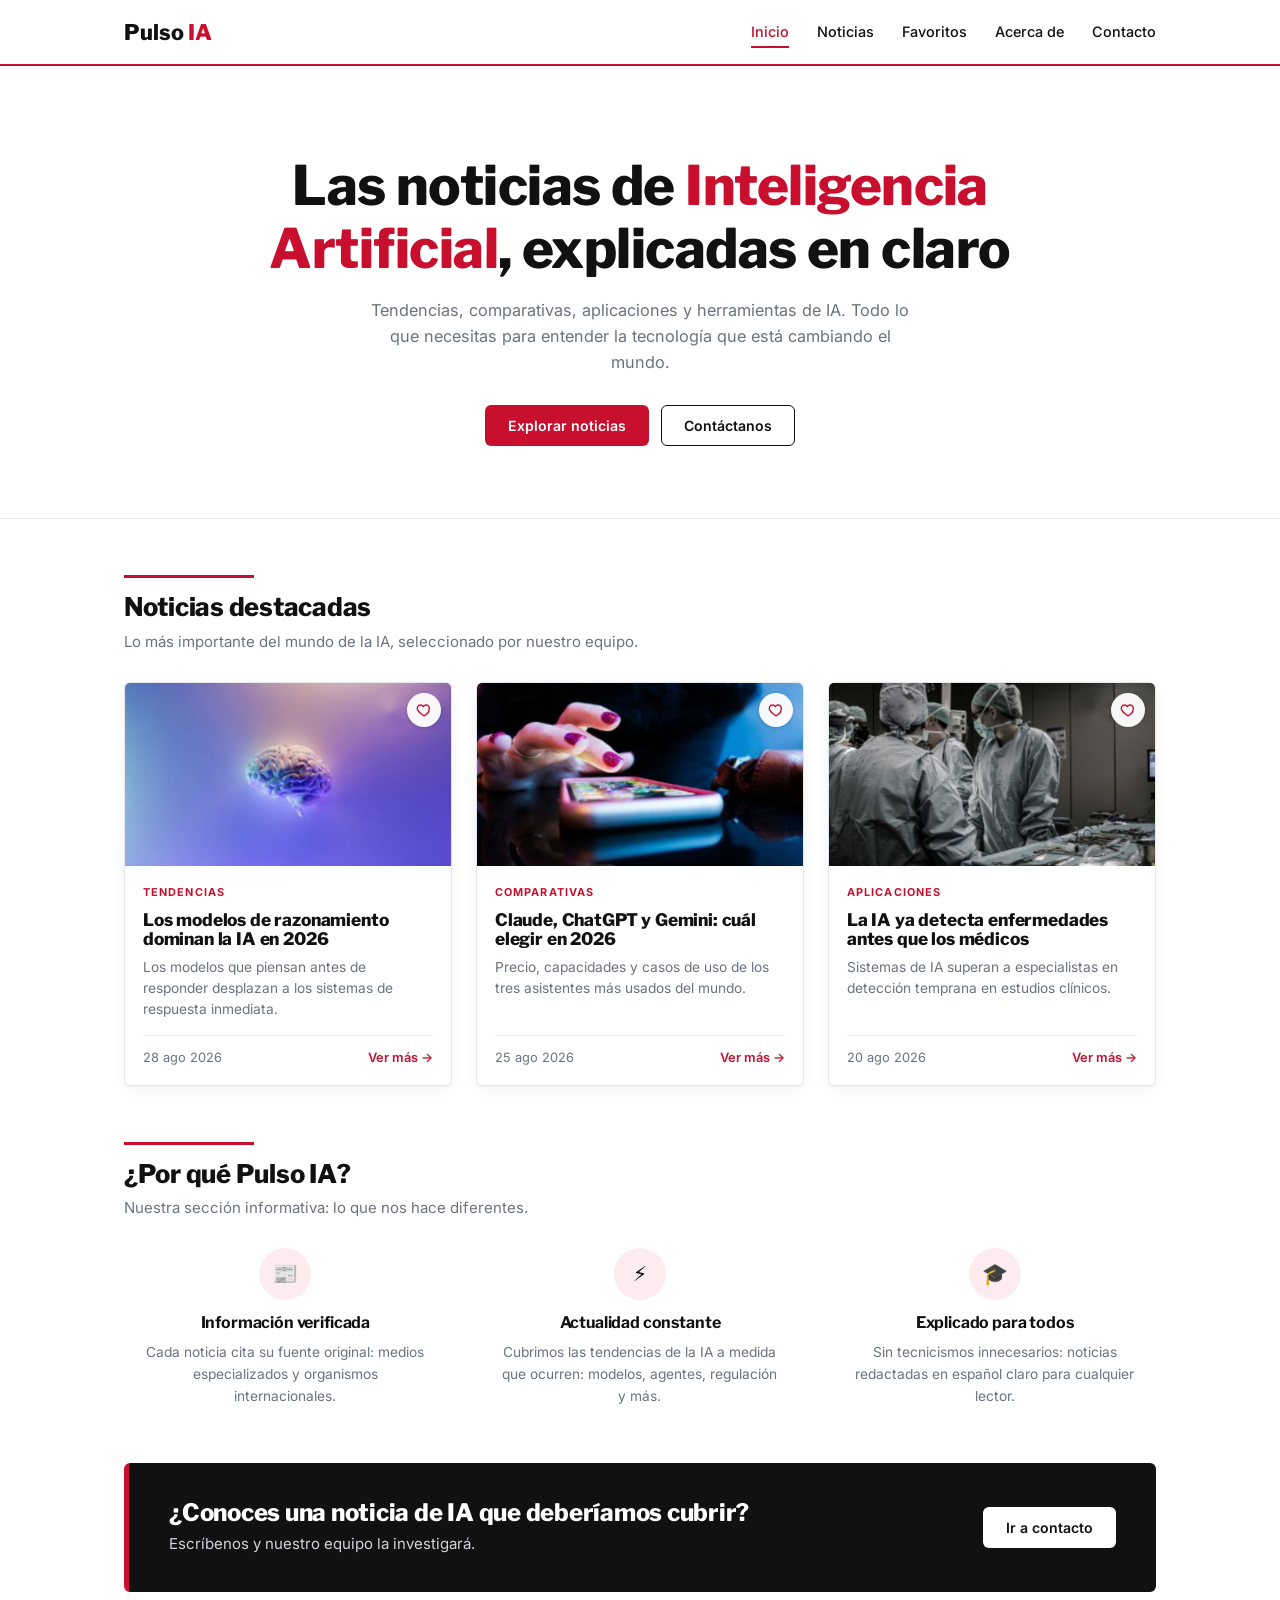
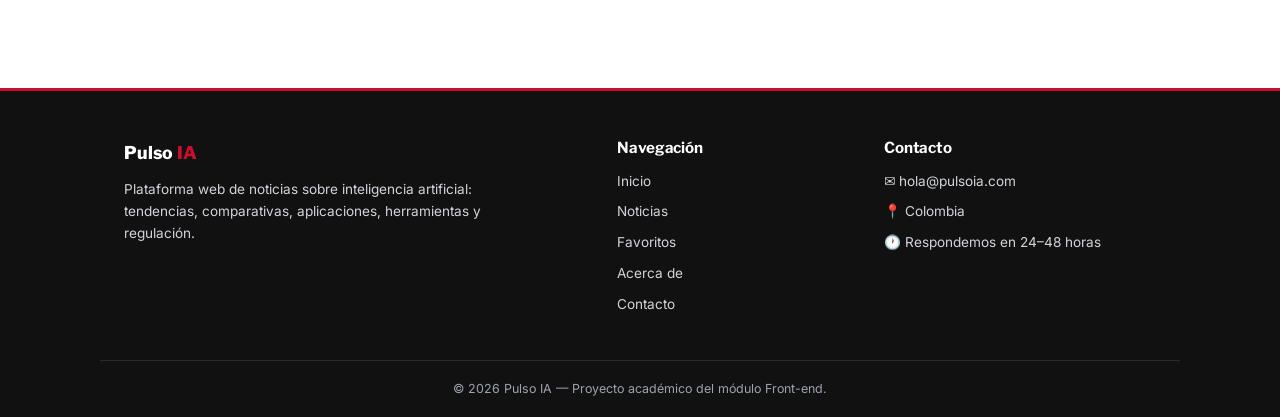
==== index.html @ 6ad1a214 "initial commit" ====
<!DOCTYPE html>
<html lang="es">
<head>
  <meta charset="UTF-8">
  <meta name="viewport" content="width=device-width, initial-scale=1.0">
  <meta name="description" content="Pulso IA: noticias de inteligencia artificial explicadas en claro.">
  <title>Pulso IA — Noticias de Inteligencia Artificial</title>
  <!-- Tipografías de Google Fonts (si no hay internet, se usan las de respaldo del CSS) -->
  <link rel="preconnect" href="https://fonts.googleapis.com">
  <link rel="preconnect" href="https://fonts.gstatic.com" crossorigin>
  <link href="https://fonts.googleapis.com/css2?family=Inter:wght@400;500;600&family=Libre+Franklin:wght@700;800&display=swap" rel="stylesheet">
  <link rel="stylesheet" href="css/estilos.css">
</head>
<!-- data-pagina le dice a componentes.js qué enlace del menú marcar como activo -->
<body data-pagina="inicio">

  <header id="encabezado" class="encabezado"></header>

  <main>
    <!-- (b) Sección de bienvenida (hero) -->
    <section class="hero">
      <div class="contenedor">
        <h1>Las noticias de <em>Inteligencia Artificial</em>, explicadas en claro</h1>
        <p>Tendencias, comparativas, aplicaciones y herramientas de IA. Todo lo que necesitas
           para entender la tecnología que está cambiando el mundo.</p>
        <div class="hero__botones">
          <a href="noticias.html" class="btn btn--primario">Explorar noticias</a>
          <a href="contacto.html" class="btn btn--secundario">Contáctanos</a>
        </div>
      </div>
    </section>

    <!-- (c) Noticias destacadas: las tarjetas las crea js/inicio.js -->
    <section class="seccion">
      <div class="contenedor">
        <div class="titulo-seccion">
          <h2>Noticias destacadas</h2>
          <p>Lo más importante del mundo de la IA, seleccionado por nuestro equipo.</p>
        </div>
        <div class="cuadricula" id="destacadas" aria-live="polite"></div>
      </div>
    </section>

    <!-- (d) Sección informativa -->
    <section class="seccion" style="padding-top:0">
      <div class="contenedor">
        <div class="titulo-seccion">
          <h2>¿Por qué Pulso IA?</h2>
          <p>Nuestra sección informativa: lo que nos hace diferentes.</p>
        </div>
        <div class="valores">
          <article class="valor">
            <div class="valor__icono" aria-hidden="true">📰</div>
            <h3>Información verificada</h3>
            <p>Cada noticia cita su fuente original: medios especializados y organismos internacionales.</p>
          </article>
          <article class="valor">
            <div class="valor__icono" aria-hidden="true">⚡</div>
            <h3>Actualidad constante</h3>
            <p>Cubrimos las tendencias de la IA a medida que ocurren: modelos, agentes, regulación y más.</p>
          </article>
          <article class="valor">
            <div class="valor__icono" aria-hidden="true">🎓</div>
            <h3>Explicado para todos</h3>
            <p>Sin tecnicismos innecesarios: noticias redactadas en español claro para cualquier lector.</p>
          </article>
        </div>
      </div>
    </section>

    <!-- (e) Banner de llamado a la acción -->
    <section class="seccion" style="padding-top:0">
      <div class="contenedor">
        <div class="cta">
          <div>
            <h2>¿Conoces una noticia de IA que deberíamos cubrir?</h2>
            <p>Escríbenos y nuestro equipo la investigará.</p>
          </div>
          <a href="contacto.html?asunto=Propuesta%20de%20noticia" class="btn btn--claro">Ir a contacto</a>
        </div>
      </div>
    </section>
  </main>

  <footer id="pie" class="pie"></footer>

  <!-- El orden importa: primero los datos, luego los componentes y al final la página -->
  <script src="js/noticias-semilla.js"></script>
  <script src="js/datos.js"></script>
  <script src="js/componentes.js"></script>
  <script src="js/inicio.js"></script>
</body>
</html>
---- css/estilos.css ----
/* ==================================================================
   Pulso IA — Hoja de estilos principal
   ------------------------------------------------------------------
   Índice:
   1. Variables (identidad visual de la Entrega 1)
   2. Base y tipografía
   3. Utilidades de layout
   4. Header y navegación
   5. Botones, chips y formularios
   6. Tarjeta de noticia
   7. Secciones de cada página
   8. Footer
   9. Modal, aviso y estados
   10. Responsive
   ================================================================== */

/* 1. VARIABLES ----------------------------------------------------- */
/* Las variables CSS (custom properties) permiten cambiar la paleta
   en un solo lugar. Valores tomados del punto 4.2 de la Entrega 1. */
:root {
  --blanco: #FFFFFF;
  --tinta: #111111;          /* titulares */
  --gris: #6B7280;           /* textos secundarios */
  --linea: #E5E7EB;          /* divisores */
  --rojo: #C8102E;           /* color de marca */
  --rojo-oscuro: #A00D25;
  --rojo-suave: #FDECEF;
  --fondo-suave: #F7F7F8;
  --verde: #15803D;
  --verde-suave: #EAF7EE;

  --fuente-titulos: 'Libre Franklin', 'Arial Narrow', Arial, sans-serif;
  --fuente-texto: 'Inter', system-ui, -apple-system, 'Segoe UI', sans-serif;

  --radio: 6px;
  --ancho-max: 1080px;
  --sombra: 0 1px 2px rgba(17, 17, 17, .04), 0 4px 14px rgba(17, 17, 17, .05);
}

/* 2. BASE ---------------------------------------------------------- */
*, *::before, *::after { box-sizing: border-box; }

body {
  margin: 0;
  font-family: var(--fuente-texto);
  font-size: 15px;
  line-height: 1.6;
  color: var(--tinta);
  background: var(--blanco);
  display: flex;               /* footer siempre abajo */
  flex-direction: column;
  min-height: 100vh;
}

main { flex: 1; }

h1, h2, h3 {
  font-family: var(--fuente-titulos);
  line-height: 1.15;
  margin: 0 0 .5rem;
  letter-spacing: -.01em;
}

img { max-width: 100%; display: block; }
a { color: inherit; }
p { margin: 0 0 1rem; }

:focus-visible { outline: 2px solid var(--rojo); outline-offset: 2px; }

/* 3. LAYOUT -------------------------------------------------------- */
.contenedor {
  width: 100%;
  max-width: var(--ancho-max);
  margin: 0 auto;
  padding: 0 24px;
}

.contenedor--angosto { max-width: 720px; }

.seccion { padding: 56px 0; }

/* Título de sección con la línea roja superior (sello editorial) */
.titulo-seccion { margin-bottom: 28px; }
.titulo-seccion::before {
  content: '';
  display: block;
  width: 130px;
  height: 3px;
  background: var(--rojo);
  margin-bottom: 14px;
}
.titulo-seccion h1 { font-size: 2.4rem; font-weight: 800; }
.titulo-seccion h2 { font-size: 1.6rem; font-weight: 800; }
.titulo-seccion p { color: var(--gris); margin: 0; }

.cuadricula {
  display: grid;
  grid-template-columns: repeat(auto-fill, minmax(280px, 1fr));
  gap: 24px;
}

.oculto-visual {   /* visible solo para lectores de pantalla */
  position: absolute; width: 1px; height: 1px; overflow: hidden;
  clip: rect(0 0 0 0); white-space: nowrap;
}

/* 4. HEADER -------------------------------------------------------- */
.encabezado {
  position: sticky;
  top: 0;
  z-index: 50;
  background: var(--blanco);
  border-bottom: 2px solid var(--rojo);
}

.encabezado__interno {
  display: flex;
  align-items: center;
  justify-content: space-between;
  height: 64px;
}

.logo {
  font-family: var(--fuente-titulos);
  font-weight: 800;
  font-size: 1.35rem;
  text-decoration: none;
  color: var(--tinta);
}
.logo span { color: var(--rojo); }

.nav {
  display: flex;
  gap: 28px;
  list-style: none;
  margin: 0;
  padding: 0;
}

.nav a {
  font-size: .9rem;
  font-weight: 500;
  text-decoration: none;
  padding: 6px 0;
  border-bottom: 2px solid transparent;
  transition: color .2s, border-color .2s;
}
.nav a:hover { color: var(--rojo); }
.nav a.activo { color: var(--rojo); border-bottom-color: var(--rojo); }

.menu-toggle {
  display: none;
  background: none;
  border: 0;
  cursor: pointer;
  color: var(--tinta);
}
.menu-toggle svg { fill: currentColor; }

/* 5. BOTONES, CHIPS Y FORMULARIOS ---------------------------------- */
.btn {
  display: inline-flex;
  align-items: center;
  justify-content: center;
  gap: 8px;
  padding: 11px 22px;
  font: 600 .88rem var(--fuente-texto);
  border-radius: var(--radio);
  border: 1.5px solid transparent;
  cursor: pointer;
  text-decoration: none;
  transition: background .2s, color .2s, border-color .2s, transform .1s;
}
.btn:active { transform: translateY(1px); }

.btn--primario { background: var(--rojo); color: var(--blanco); }
.btn--primario:hover { background: var(--rojo-oscuro); }

.btn--secundario { background: var(--blanco); color: var(--tinta); border-color: var(--tinta); }
.btn--secundario:hover { background: var(--tinta); color: var(--blanco); }

.btn--peligro { background: var(--blanco); color: var(--rojo); border-color: var(--rojo); }
.btn--peligro:hover { background: var(--rojo-suave); }

.btn--claro { background: var(--blanco); color: var(--tinta); }
.btn--claro:hover { background: var(--linea); }

.btn--bloque { width: 100%; margin-top: 14px; padding: 9px; }

.btn svg { width: 16px; height: 16px; fill: currentColor; }

/* Chips de filtro por categoría */
.filtros {
  display: flex;
  flex-wrap: wrap;
  align-items: center;
  gap: 10px;
  margin-bottom: 28px;
}
.filtros .btn--primario { margin-left: auto; }

.chip {
  padding: 7px 16px;
  font: 500 .82rem var(--fuente-texto);
  background: var(--blanco);
  border: 1px solid var(--linea);
  border-radius: 999px;
  cursor: pointer;
  transition: all .2s;
}
.chip:hover { border-color: var(--tinta); }
.chip.activo { background: var(--tinta); color: var(--blanco); border-color: var(--tinta); }

/* Formularios */
.campo { margin-bottom: 18px; }
.campo label { display: block; font-weight: 600; font-size: .85rem; margin-bottom: 6px; }
.campo label .req { color: var(--rojo); }

.campo input,
.campo textarea,
.campo select {
  width: 100%;
  padding: 11px 14px;
  font: inherit;
  font-size: .9rem;
  color: var(--tinta);
  background: var(--fondo-suave);
  border: 1px solid var(--linea);
  border-radius: var(--radio);
  transition: border-color .2s, background .2s;
}
.campo textarea { min-height: 120px; resize: vertical; }
.campo input:focus,
.campo textarea:focus,
.campo select:focus { outline: none; border-color: var(--tinta); background: var(--blanco); }

.campo .ayuda { display: block; font-size: .78rem; color: var(--gris); margin-top: 5px; }
.campo .error { display: none; font-size: .8rem; color: var(--rojo); margin-top: 5px; font-weight: 500; }

/* Estado inválido: lo activa JavaScript agregando la clase .invalido */
.campo.invalido input,
.campo.invalido textarea,
.campo.invalido select { border-color: var(--rojo); background: var(--rojo-suave); }
.campo.invalido .error { display: block; }
.campo.invalido .ayuda { display: none; }

.fila-campos { display: grid; grid-template-columns: 1fr 1fr; gap: 16px; }

/* Alertas */
.alerta {
  padding: 13px 16px;
  border-radius: var(--radio);
  font-size: .88rem;
  font-weight: 500;
  margin-bottom: 22px;
}
.alerta--exito { background: var(--verde-suave); color: var(--verde); border: 1px solid #BFE5CB; }
.alerta--marca { background: var(--rojo-suave); color: var(--rojo); border: 1px dashed #F2A7B3; }

/* 6. TARJETA DE NOTICIA -------------------------------------------- */
.tarjeta {
  display: flex;
  flex-direction: column;
  background: var(--blanco);
  border: 1px solid var(--linea);
  border-radius: var(--radio);
  overflow: hidden;
  box-shadow: var(--sombra);
  transition: transform .2s, box-shadow .2s;
}
.tarjeta:hover { transform: translateY(-3px); box-shadow: 0 8px 24px rgba(17, 17, 17, .09); }

.tarjeta__media { position: relative; }
.tarjeta__media img {
  width: 100%;
  aspect-ratio: 16 / 9;
  object-fit: cover;          /* recorta la imagen sin deformarla */
}

.tarjeta__acciones { position: absolute; top: 10px; right: 10px; display: flex; gap: 8px; }

.icono-btn {
  display: grid;
  place-items: center;
  width: 34px;
  height: 34px;
  border-radius: 50%;
  border: 0;
  background: rgba(255, 255, 255, .95);
  color: var(--gris);
  cursor: pointer;
  box-shadow: 0 1px 4px rgba(0, 0, 0, .15);
  transition: transform .15s, color .2s;
}
.icono-btn:hover { transform: scale(1.1); color: var(--tinta); }
.icono-btn svg { fill: none; stroke: currentColor; stroke-width: 2; stroke-linecap: round; stroke-linejoin: round; }

.icono-btn--fav { color: var(--rojo); }
.icono-btn--fav:hover { color: var(--rojo); }
.icono-btn--fav.activo svg { fill: currentColor; }

.tarjeta__cuerpo { display: flex; flex-direction: column; flex: 1; padding: 18px 18px 16px; }

.categoria {
  display: inline-block;
  font-size: .68rem;
  font-weight: 700;
  letter-spacing: .1em;
  text-transform: uppercase;
  color: var(--rojo);
  margin-bottom: 8px;
}

.tarjeta__titulo { font-size: 1.08rem; font-weight: 800; margin-bottom: 8px; }
.tarjeta__titulo a { text-decoration: none; }
.tarjeta__titulo a:hover { color: var(--rojo); }

.tarjeta__resumen { color: var(--gris); font-size: .86rem; line-height: 1.5; flex: 1; }

.tarjeta__pie {
  display: flex;
  justify-content: space-between;
  align-items: center;
  padding-top: 12px;
  border-top: 1px solid var(--linea);
  font-size: .8rem;
  color: var(--gris);
}

.ver-mas { color: var(--rojo); font-weight: 600; text-decoration: none; }
.ver-mas:hover { text-decoration: underline; }

/* 7. SECCIONES ----------------------------------------------------- */

/* Hero (Inicio) */
.hero { text-align: center; padding: 88px 0 72px; border-bottom: 1px solid var(--linea); }
.hero h1 { font-size: clamp(2.2rem, 5vw, 3.4rem); font-weight: 800; max-width: 760px; margin: 0 auto 18px; }
.hero h1 em { font-style: normal; color: var(--rojo); }
.hero p { color: var(--gris); max-width: 540px; margin: 0 auto 30px; font-size: 1.02rem; }
.hero__botones { display: flex; justify-content: center; gap: 12px; flex-wrap: wrap; }

/* ¿Por qué Pulso IA? */
.valores { display: grid; grid-template-columns: repeat(3, 1fr); gap: 32px; text-align: center; }
.valor__icono {
  display: grid;
  place-items: center;
  width: 52px;
  height: 52px;
  margin: 0 auto 14px;
  font-size: 1.3rem;
  background: var(--rojo-suave);
  border-radius: 50%;
}
.valor h3 { font-size: 1rem; font-weight: 700; }
.valor p { color: var(--gris); font-size: .86rem; max-width: 280px; margin: 0 auto; }

/* Banner de llamado a la acción */
.cta {
  display: flex;
  align-items: center;
  justify-content: space-between;
  gap: 24px;
  padding: 36px 40px;
  background: var(--tinta);
  color: var(--blanco);
  border-left: 5px solid var(--rojo);
  border-radius: var(--radio);
}
.cta h2 { font-size: 1.5rem; font-weight: 800; margin-bottom: 6px; }
.cta p { margin: 0; color: #D1D5DB; }

/* Detalle de la noticia */
.migas { font-size: .8rem; color: var(--gris); margin-bottom: 18px; }
.migas a { text-decoration: none; }
.migas a:hover { color: var(--rojo); }
.migas [aria-current] { color: var(--rojo); font-weight: 600; }

.articulo h1 { font-size: clamp(1.9rem, 4vw, 2.6rem); font-weight: 800; margin-bottom: 18px; }

.articulo__meta {
  display: flex;
  flex-wrap: wrap;
  gap: 8px 22px;
  padding: 12px 0;
  margin-bottom: 26px;
  border-top: 1px solid var(--linea);
  border-bottom: 1px solid var(--linea);
  font-size: .82rem;
  color: var(--gris);
}
.articulo__meta strong { color: var(--tinta); }

.articulo__imagen { width: 100%; aspect-ratio: 16 / 8.5; object-fit: cover; border-radius: 8px; margin-bottom: 30px; }

.articulo__cuerpo p { font-size: 1rem; line-height: 1.75; color: #27272A; }

.articulo__acciones { display: flex; flex-wrap: wrap; gap: 12px; margin: 30px 0 24px; }
.articulo__acciones .btn--primario.activo { background: var(--tinta); }

.fuente {
  padding: 13px 18px;
  font-size: .85rem;
  color: var(--gris);
  background: var(--fondo-suave);
  border-left: 3px solid var(--rojo);
  border-radius: 0 var(--radio) var(--radio) 0;
}
.fuente a { color: var(--rojo); font-weight: 600; }

/* Contacto */
.contacto-grid { display: grid; grid-template-columns: 1.6fr 1fr; gap: 40px; align-items: start; }

.panel {
  padding: 30px;
  background: var(--blanco);
  border: 1px solid var(--linea);
  border-radius: 8px;
  box-shadow: var(--sombra);
}

.info-contacto h2 { font-size: 1.1rem; margin-bottom: 18px; }
.info-item { display: flex; gap: 14px; align-items: flex-start; margin-bottom: 18px; }
.info-item .valor__icono { width: 38px; height: 38px; margin: 0; font-size: .95rem; flex-shrink: 0; }
.info-item strong { display: block; font-size: .9rem; }
.info-item span { font-size: .8rem; color: var(--gris); }

/* Acerca de */
.acerca__texto { max-width: 680px; }
.acerca__texto p { font-size: 1rem; }
.acerca__texto .destacado { color: #4B5563; }

.glosario { display: grid; grid-template-columns: repeat(4, 1fr); gap: 18px; }
.termino {
  padding: 20px;
  border: 1px solid var(--linea);
  border-top: 3px solid var(--rojo);
  border-radius: var(--radio);
  box-shadow: var(--sombra);
}
.termino h3 { font-size: 1rem; color: var(--rojo); }
.termino p { font-size: .84rem; color: var(--gris); margin: 0; }

/* 8. FOOTER -------------------------------------------------------- */
.pie {
  background: var(--tinta);
  color: #D1D5DB;
  border-top: 3px solid var(--rojo);
  padding-top: 48px;
  margin-top: 40px;
}
.pie__grid { display: grid; grid-template-columns: 2fr 1fr 1.2fr; gap: 40px; padding-bottom: 36px; }
.pie h3 { font-size: .95rem; color: var(--blanco); margin-bottom: 14px; }
.pie p { font-size: .85rem; margin-top: 12px; max-width: 360px; }
.pie ul { list-style: none; padding: 0; margin: 0; }
.pie li { font-size: .85rem; margin-bottom: 9px; }
.pie a { text-decoration: none; }
.pie a:hover { color: var(--blanco); text-decoration: underline; }
.logo--claro { color: var(--blanco); font-size: 1.1rem; }
.pie__legal { border-top: 1px solid #2A2A2A; padding: 18px 24px; text-align: center; font-size: .78rem; color: #9CA3AF; }

/* 9. MODAL, AVISO Y ESTADOS ---------------------------------------- */
/* <dialog> es un elemento nativo de HTML5 para ventanas modales */
.modal {
  width: min(640px, calc(100% - 32px));
  max-height: calc(100vh - 48px);
  padding: 0;
  border: 0;
  border-radius: 10px;
  box-shadow: 0 20px 60px rgba(0, 0, 0, .3);
}
.modal::backdrop { background: rgba(17, 17, 17, .55); }
.modal__cabecera {
  display: flex;
  justify-content: space-between;
  align-items: center;
  padding: 20px 28px;
  border-bottom: 1px solid var(--linea);
}
.modal__cabecera h2 { font-size: 1.3rem; margin: 0; }
.modal__cerrar { background: none; border: 0; font-size: 1.6rem; line-height: 1; cursor: pointer; color: var(--gris); }
.modal__cuerpo { padding: 24px 28px 8px; }
.modal__pie { display: flex; justify-content: flex-end; gap: 10px; padding: 16px 28px 24px; }

.aviso {
  position: fixed;
  left: 50%;
  bottom: 28px;
  z-index: 100;
  padding: 12px 20px;
  font-size: .88rem;
  font-weight: 500;
  color: var(--blanco);
  background: var(--tinta);
  border-left: 4px solid var(--rojo);
  border-radius: var(--radio);
  box-shadow: 0 8px 24px rgba(0, 0, 0, .25);
  opacity: 0;
  pointer-events: none;
  transform: translate(-50%, 20px);
  transition: opacity .25s, transform .25s;
}
.aviso.visible { opacity: 1; transform: translate(-50%, 0); }

.vacio {
  grid-column: 1 / -1;
  text-align: center;
  padding: 56px 24px;
  border: 1px dashed var(--linea);
  border-radius: 8px;
  color: var(--gris);
}
.vacio .valor__icono { width: 60px; height: 60px; font-size: 1.5rem; }
.vacio h2 { color: var(--tinta); font-size: 1.25rem; }
.vacio .btn { margin-top: 8px; }

/* Animación de entrada de tarjetas */
@keyframes aparecer { from { opacity: 0; transform: translateY(8px); } to { opacity: 1; transform: none; } }
.cuadricula .tarjeta { animation: aparecer .35s ease both; }

@media (prefers-reduced-motion: reduce) {
  *, *::before, *::after { animation: none !important; transition: none !important; }
}

/* 10. RESPONSIVE --------------------------------------------------- */
/* Tabletas */
@media (max-width: 900px) {
  .glosario { grid-template-columns: repeat(2, 1fr); }
  .contacto-grid { grid-template-columns: 1fr; }
  .pie__grid { grid-template-columns: 1fr 1fr; }
  .pie__grid > div:first-child { grid-column: 1 / -1; }
}

/* Celulares */
@media (max-width: 680px) {
  .contenedor { padding: 0 16px; }
  .seccion { padding: 40px 0; }
  .menu-toggle { display: block; margin-left: auto; }

  /* El menú se oculta y aparece al tocar la hamburguesa */
  .nav {
    display: none;
    position: absolute;
    top: 64px;
    left: 0;
    right: 0;
    flex-direction: column;
    gap: 0;
    padding: 8px 16px 16px;
    background: var(--blanco);
    border-bottom: 2px solid var(--rojo);
  }
  .nav.abierto { display: flex; }
  .nav a { display: block; padding: 12px 0; border-bottom: 1px solid var(--linea); }
  .nav a.activo { border-bottom-color: var(--rojo); }

  .hero { padding: 56px 0 48px; }
  .valores { grid-template-columns: 1fr; }
  .cta { flex-direction: column; align-items: flex-start; padding: 28px 24px; }
  .titulo-seccion h1 { font-size: 1.9rem; }
  .filtros .btn--primario { margin-left: 0; width: 100%; }
  .glosario, .fila-campos, .pie__grid { grid-template-columns: 1fr; }
  .panel { padding: 22px; }
}
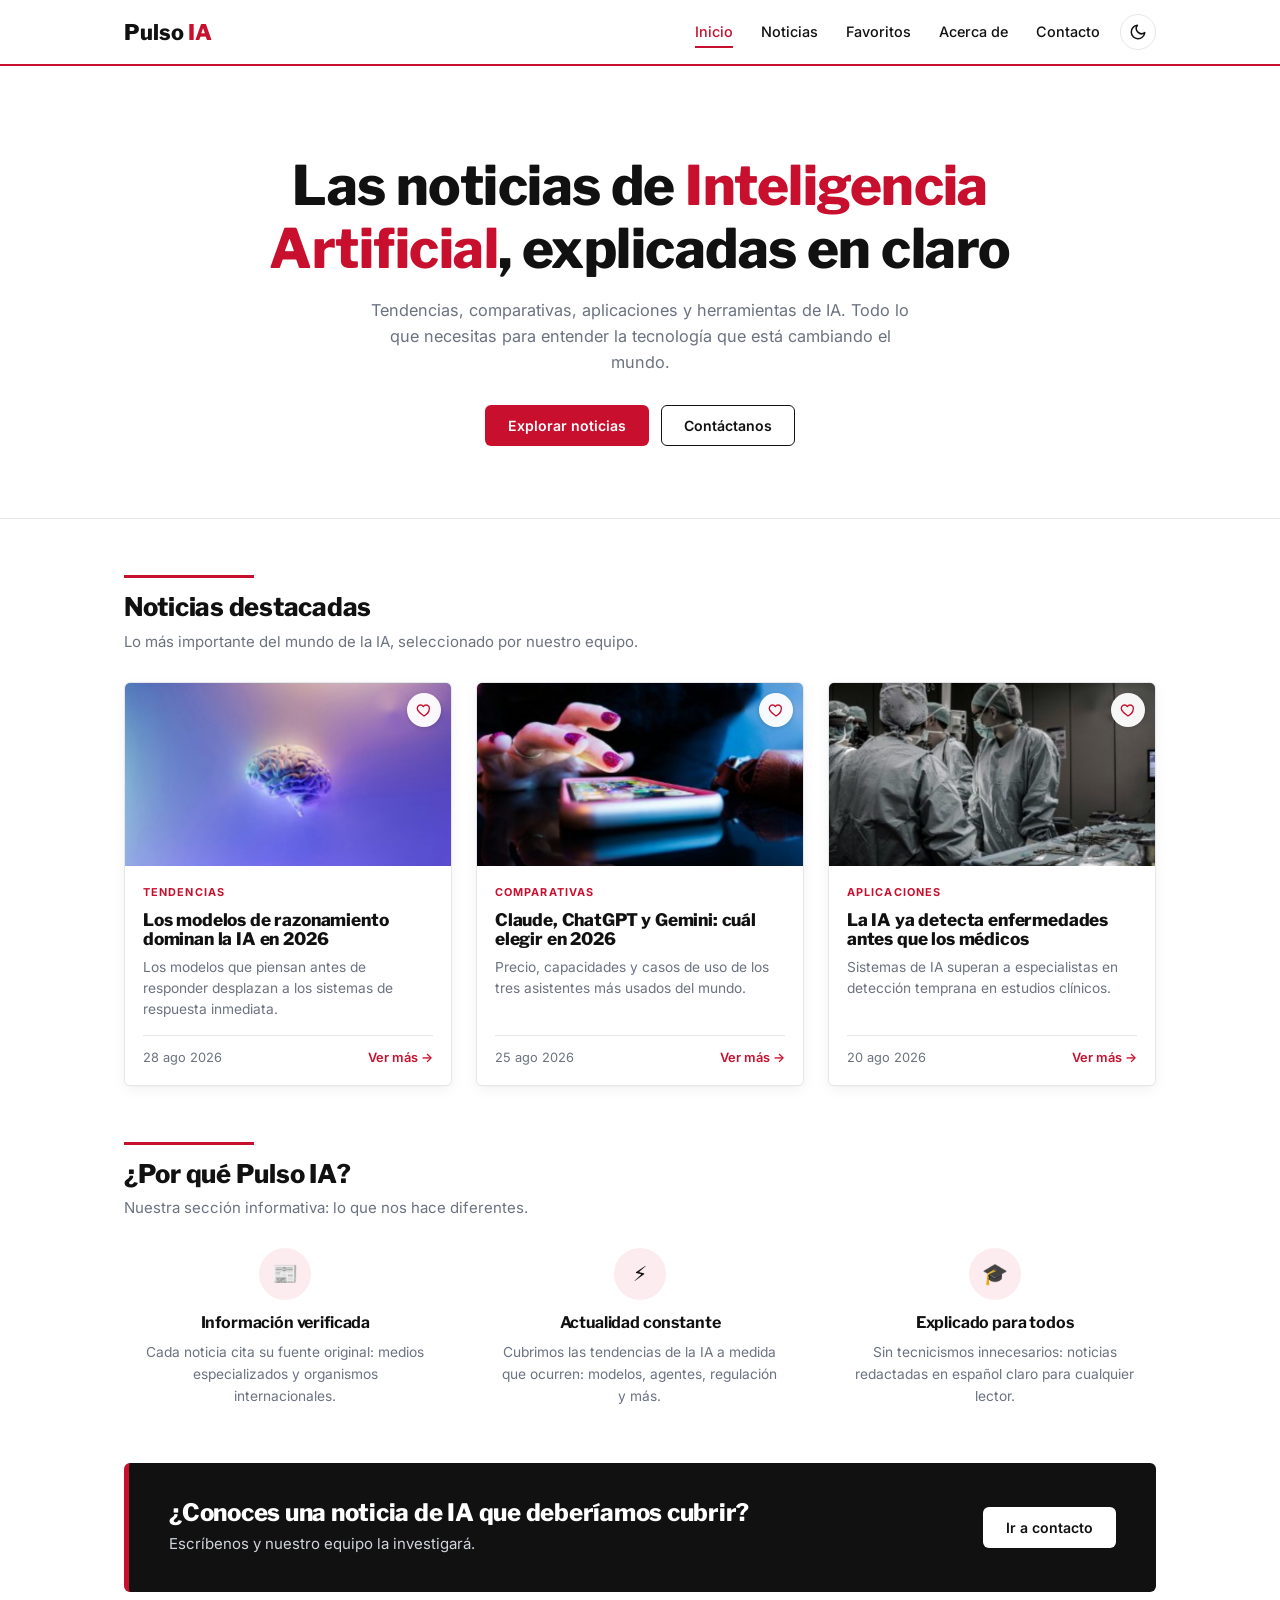
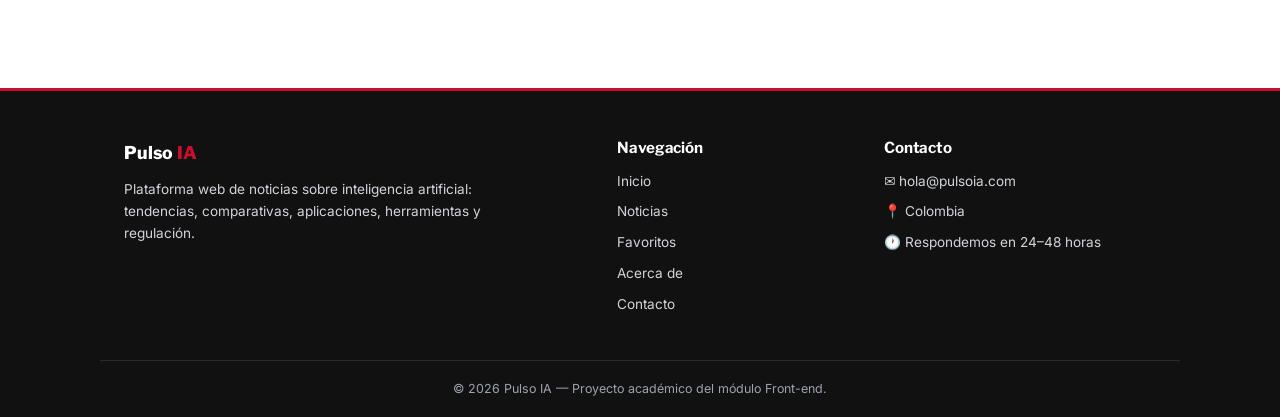
==== commit e210229e: "(gustavo-arango): se agrega la funcionalidad de modo oscuro como aporte propio" ====
--- a/index.html
+++ b/index.html
@@ -10,6 +10,8 @@
   <link rel="preconnect" href="https://fonts.gstatic.com" crossorigin>
   <link href="https://fonts.googleapis.com/css2?family=Inter:wght@400;500;600&family=Libre+Franklin:wght@700;800&display=swap" rel="stylesheet">
   <link rel="stylesheet" href="css/estilos.css">
+  <!-- Se carga en el head para aplicar el tema antes de pintar (evita parpadeo) -->
+  <script src="js/tema.js"></script>
 </head>
 <!-- data-pagina le dice a componentes.js qué enlace del menú marcar como activo -->
 <body data-pagina="inicio">
--- a/css/estilos.css
+++ b/css/estilos.css
@@ -35,6 +35,44 @@
   --radio: 6px;
   --ancho-max: 1080px;
   --sombra: 0 1px 2px rgba(17, 17, 17, .04), 0 4px 14px rgba(17, 17, 17, .05);
+
+  /* Variables de ROL: no cambian con el tema.
+     --blanco y --tinta se invierten en modo oscuro, pero algunos elementos
+     (footer, banner, aviso y el texto de los botones rojos) deben verse
+     siempre oscuros o siempre claros. Para ellos usamos estas dos. */
+  --superficie-oscura: #111111;
+  --texto-claro: #FFFFFF;
+  --texto-claro-suave: #D1D5DB;
+  /* Rojo para TEXTO. En modo claro es el mismo color de marca; en modo
+     oscuro se aclara, porque el rojo de los botones no alcanza el contraste
+     mínimo (4.5:1, WCAG AA) sobre fondo oscuro en textos pequeños. */
+  --rojo-texto: var(--rojo);
+
+  /* Le dice al navegador que dibuje los controles nativos (barras de
+     desplazamiento, select, checkbox) en versión clara */
+  color-scheme: light;
+}
+
+/* 1.1 MODO OSCURO (aporte propio) ---------------------------------- */
+/* js/tema.js pone data-tema="oscuro" en la etiqueta <html>.
+   Como todo el sitio usa variables, basta con redefinirlas aquí:
+   no hace falta tocar ningún componente. */
+[data-tema="oscuro"] {
+  --blanco: #16171B;         /* fondo general */
+  --tinta: #F3F4F6;          /* texto principal */
+  --gris: #A1A1AA;
+  --linea: #2E3038;
+  --rojo: #E11D48;           /* un rojo más brillante para que contraste sobre fondo oscuro */
+  --rojo-oscuro: #BE123C;
+  --rojo-suave: #3A1219;
+  --fondo-suave: #1F2026;
+  --verde: #4ADE80;
+  --verde-suave: #0F2A1A;
+  --sombra: 0 1px 2px rgba(0, 0, 0, .4), 0 4px 14px rgba(0, 0, 0, .35);
+
+  --rojo-texto: #FB7185;
+  --superficie-oscura: #0B0B0E;
+  color-scheme: dark;
 }
 
 /* 2. BASE ---------------------------------------------------------- */
@@ -127,7 +165,7 @@
   text-decoration: none;
   color: var(--tinta);
 }
-.logo span { color: var(--rojo); }
+.logo span { color: var(--rojo-texto); }
 
 .nav {
   display: flex;
@@ -145,8 +183,8 @@
   border-bottom: 2px solid transparent;
   transition: color .2s, border-color .2s;
 }
-.nav a:hover { color: var(--rojo); }
-.nav a.activo { color: var(--rojo); border-bottom-color: var(--rojo); }
+.nav a:hover { color: var(--rojo-texto); }
+.nav a.activo { color: var(--rojo-texto); border-bottom-color: var(--rojo-texto); }
 
 .menu-toggle {
   display: none;
@@ -156,6 +194,31 @@
   color: var(--tinta);
 }
 .menu-toggle svg { fill: currentColor; }
+
+/* El menú queda a la derecha, junto al botón de tema */
+.encabezado__interno nav { margin-left: auto; }
+
+/* Botón para cambiar entre modo claro y oscuro */
+.tema-toggle {
+  display: grid;
+  place-items: center;
+  width: 36px;
+  height: 36px;
+  margin-left: 20px;
+  border: 1px solid var(--linea);
+  border-radius: 50%;
+  background: none;
+  color: var(--tinta);
+  cursor: pointer;
+  transition: border-color .2s, color .2s;
+}
+.tema-toggle:hover { border-color: var(--rojo-texto); color: var(--rojo-texto); }
+.tema-toggle svg { fill: none; stroke: currentColor; stroke-width: 2; stroke-linecap: round; stroke-linejoin: round; }
+
+/* Transición suave de colores al cambiar de tema */
+body, .encabezado {
+  transition: background-color .3s, color .3s, border-color .3s;
+}
 
 /* 5. BOTONES, CHIPS Y FORMULARIOS ---------------------------------- */
 .btn {
@@ -173,17 +236,17 @@
 }
 .btn:active { transform: translateY(1px); }
 
-.btn--primario { background: var(--rojo); color: var(--blanco); }
+.btn--primario { background: var(--rojo); color: var(--texto-claro); }
 .btn--primario:hover { background: var(--rojo-oscuro); }
 
 .btn--secundario { background: var(--blanco); color: var(--tinta); border-color: var(--tinta); }
 .btn--secundario:hover { background: var(--tinta); color: var(--blanco); }
 
-.btn--peligro { background: var(--blanco); color: var(--rojo); border-color: var(--rojo); }
+.btn--peligro { background: var(--blanco); color: var(--rojo-texto); border-color: var(--rojo-texto); }
 .btn--peligro:hover { background: var(--rojo-suave); }
 
-.btn--claro { background: var(--blanco); color: var(--tinta); }
-.btn--claro:hover { background: var(--linea); }
+.btn--claro { background: var(--texto-claro); color: var(--superficie-oscura); }
+.btn--claro:hover { background: var(--texto-claro-suave); }
 
 .btn--bloque { width: 100%; margin-top: 14px; padding: 9px; }
 
@@ -214,7 +277,7 @@
 /* Formularios */
 .campo { margin-bottom: 18px; }
 .campo label { display: block; font-weight: 600; font-size: .85rem; margin-bottom: 6px; }
-.campo label .req { color: var(--rojo); }
+.campo label .req { color: var(--rojo-texto); }
 
 .campo input,
 .campo textarea,
@@ -235,12 +298,12 @@
 .campo select:focus { outline: none; border-color: var(--tinta); background: var(--blanco); }
 
 .campo .ayuda { display: block; font-size: .78rem; color: var(--gris); margin-top: 5px; }
-.campo .error { display: none; font-size: .8rem; color: var(--rojo); margin-top: 5px; font-weight: 500; }
+.campo .error { display: none; font-size: .8rem; color: var(--rojo-texto); margin-top: 5px; font-weight: 500; }
 
 /* Estado inválido: lo activa JavaScript agregando la clase .invalido */
 .campo.invalido input,
 .campo.invalido textarea,
-.campo.invalido select { border-color: var(--rojo); background: var(--rojo-suave); }
+.campo.invalido select { border-color: var(--rojo-texto); background: var(--rojo-suave); }
 .campo.invalido .error { display: block; }
 .campo.invalido .ayuda { display: none; }
 
@@ -255,7 +318,7 @@
   margin-bottom: 22px;
 }
 .alerta--exito { background: var(--verde-suave); color: var(--verde); border: 1px solid #BFE5CB; }
-.alerta--marca { background: var(--rojo-suave); color: var(--rojo); border: 1px dashed #F2A7B3; }
+.alerta--marca { background: var(--rojo-suave); color: var(--rojo-texto); border: 1px dashed #F2A7B3; }
 
 /* 6. TARJETA DE NOTICIA -------------------------------------------- */
 .tarjeta {
@@ -307,13 +370,13 @@
   font-weight: 700;
   letter-spacing: .1em;
   text-transform: uppercase;
-  color: var(--rojo);
+  color: var(--rojo-texto);
   margin-bottom: 8px;
 }
 
 .tarjeta__titulo { font-size: 1.08rem; font-weight: 800; margin-bottom: 8px; }
 .tarjeta__titulo a { text-decoration: none; }
-.tarjeta__titulo a:hover { color: var(--rojo); }
+.tarjeta__titulo a:hover { color: var(--rojo-texto); }
 
 .tarjeta__resumen { color: var(--gris); font-size: .86rem; line-height: 1.5; flex: 1; }
 
@@ -327,7 +390,7 @@
   color: var(--gris);
 }
 
-.ver-mas { color: var(--rojo); font-weight: 600; text-decoration: none; }
+.ver-mas { color: var(--rojo-texto); font-weight: 600; text-decoration: none; }
 .ver-mas:hover { text-decoration: underline; }
 
 /* 7. SECCIONES ----------------------------------------------------- */
@@ -335,7 +398,7 @@
 /* Hero (Inicio) */
 .hero { text-align: center; padding: 88px 0 72px; border-bottom: 1px solid var(--linea); }
 .hero h1 { font-size: clamp(2.2rem, 5vw, 3.4rem); font-weight: 800; max-width: 760px; margin: 0 auto 18px; }
-.hero h1 em { font-style: normal; color: var(--rojo); }
+.hero h1 em { font-style: normal; color: var(--rojo-texto); }
 .hero p { color: var(--gris); max-width: 540px; margin: 0 auto 30px; font-size: 1.02rem; }
 .hero__botones { display: flex; justify-content: center; gap: 12px; flex-wrap: wrap; }
 
@@ -361,19 +424,19 @@
   justify-content: space-between;
   gap: 24px;
   padding: 36px 40px;
-  background: var(--tinta);
-  color: var(--blanco);
+  background: var(--superficie-oscura);
+  color: var(--texto-claro);
   border-left: 5px solid var(--rojo);
   border-radius: var(--radio);
 }
 .cta h2 { font-size: 1.5rem; font-weight: 800; margin-bottom: 6px; }
-.cta p { margin: 0; color: #D1D5DB; }
+.cta p { margin: 0; color: var(--texto-claro-suave); }
 
 /* Detalle de la noticia */
 .migas { font-size: .8rem; color: var(--gris); margin-bottom: 18px; }
 .migas a { text-decoration: none; }
-.migas a:hover { color: var(--rojo); }
-.migas [aria-current] { color: var(--rojo); font-weight: 600; }
+.migas a:hover { color: var(--rojo-texto); }
+.migas [aria-current] { color: var(--rojo-texto); font-weight: 600; }
 
 .articulo h1 { font-size: clamp(1.9rem, 4vw, 2.6rem); font-weight: 800; margin-bottom: 18px; }
 
@@ -392,7 +455,7 @@
 
 .articulo__imagen { width: 100%; aspect-ratio: 16 / 8.5; object-fit: cover; border-radius: 8px; margin-bottom: 30px; }
 
-.articulo__cuerpo p { font-size: 1rem; line-height: 1.75; color: #27272A; }
+.articulo__cuerpo p { font-size: 1rem; line-height: 1.75; color: var(--tinta); }
 
 .articulo__acciones { display: flex; flex-wrap: wrap; gap: 12px; margin: 30px 0 24px; }
 .articulo__acciones .btn--primario.activo { background: var(--tinta); }
@@ -405,7 +468,7 @@
   border-left: 3px solid var(--rojo);
   border-radius: 0 var(--radio) var(--radio) 0;
 }
-.fuente a { color: var(--rojo); font-weight: 600; }
+.fuente a { color: var(--rojo-texto); font-weight: 600; }
 
 /* Contacto */
 .contacto-grid { display: grid; grid-template-columns: 1.6fr 1fr; gap: 40px; align-items: start; }
@@ -427,7 +490,7 @@
 /* Acerca de */
 .acerca__texto { max-width: 680px; }
 .acerca__texto p { font-size: 1rem; }
-.acerca__texto .destacado { color: #4B5563; }
+.acerca__texto .destacado { color: var(--gris); }
 
 .glosario { display: grid; grid-template-columns: repeat(4, 1fr); gap: 18px; }
 .termino {
@@ -437,25 +500,25 @@
   border-radius: var(--radio);
   box-shadow: var(--sombra);
 }
-.termino h3 { font-size: 1rem; color: var(--rojo); }
+.termino h3 { font-size: 1rem; color: var(--rojo-texto); }
 .termino p { font-size: .84rem; color: var(--gris); margin: 0; }
 
 /* 8. FOOTER -------------------------------------------------------- */
 .pie {
-  background: var(--tinta);
-  color: #D1D5DB;
+  background: var(--superficie-oscura);
+  color: var(--texto-claro-suave);
   border-top: 3px solid var(--rojo);
   padding-top: 48px;
   margin-top: 40px;
 }
 .pie__grid { display: grid; grid-template-columns: 2fr 1fr 1.2fr; gap: 40px; padding-bottom: 36px; }
-.pie h3 { font-size: .95rem; color: var(--blanco); margin-bottom: 14px; }
+.pie h3 { font-size: .95rem; color: var(--texto-claro); margin-bottom: 14px; }
 .pie p { font-size: .85rem; margin-top: 12px; max-width: 360px; }
 .pie ul { list-style: none; padding: 0; margin: 0; }
 .pie li { font-size: .85rem; margin-bottom: 9px; }
 .pie a { text-decoration: none; }
-.pie a:hover { color: var(--blanco); text-decoration: underline; }
-.logo--claro { color: var(--blanco); font-size: 1.1rem; }
+.pie a:hover { color: var(--texto-claro); text-decoration: underline; }
+.logo--claro { color: var(--texto-claro); font-size: 1.1rem; }
 .pie__legal { border-top: 1px solid #2A2A2A; padding: 18px 24px; text-align: center; font-size: .78rem; color: #9CA3AF; }
 
 /* 9. MODAL, AVISO Y ESTADOS ---------------------------------------- */
@@ -466,6 +529,8 @@
   padding: 0;
   border: 0;
   border-radius: 10px;
+  background: var(--blanco);
+  color: var(--tinta);
   box-shadow: 0 20px 60px rgba(0, 0, 0, .3);
 }
 .modal::backdrop { background: rgba(17, 17, 17, .55); }
@@ -489,8 +554,8 @@
   padding: 12px 20px;
   font-size: .88rem;
   font-weight: 500;
-  color: var(--blanco);
-  background: var(--tinta);
+  color: var(--texto-claro);
+  background: var(--superficie-oscura);
   border-left: 4px solid var(--rojo);
   border-radius: var(--radio);
   box-shadow: 0 8px 24px rgba(0, 0, 0, .25);
@@ -535,6 +600,8 @@
   .contenedor { padding: 0 16px; }
   .seccion { padding: 40px 0; }
   .menu-toggle { display: block; margin-left: auto; }
+  .tema-toggle { margin-left: 12px; }
+  .encabezado__interno nav { margin-left: 0; }
 
   /* El menú se oculta y aparece al tocar la hamburguesa */
   .nav {
@@ -551,7 +618,7 @@
   }
   .nav.abierto { display: flex; }
   .nav a { display: block; padding: 12px 0; border-bottom: 1px solid var(--linea); }
-  .nav a.activo { border-bottom-color: var(--rojo); }
+  .nav a.activo { border-bottom-color: var(--rojo-texto); }
 
   .hero { padding: 56px 0 48px; }
   .valores { grid-template-columns: 1fr; }
